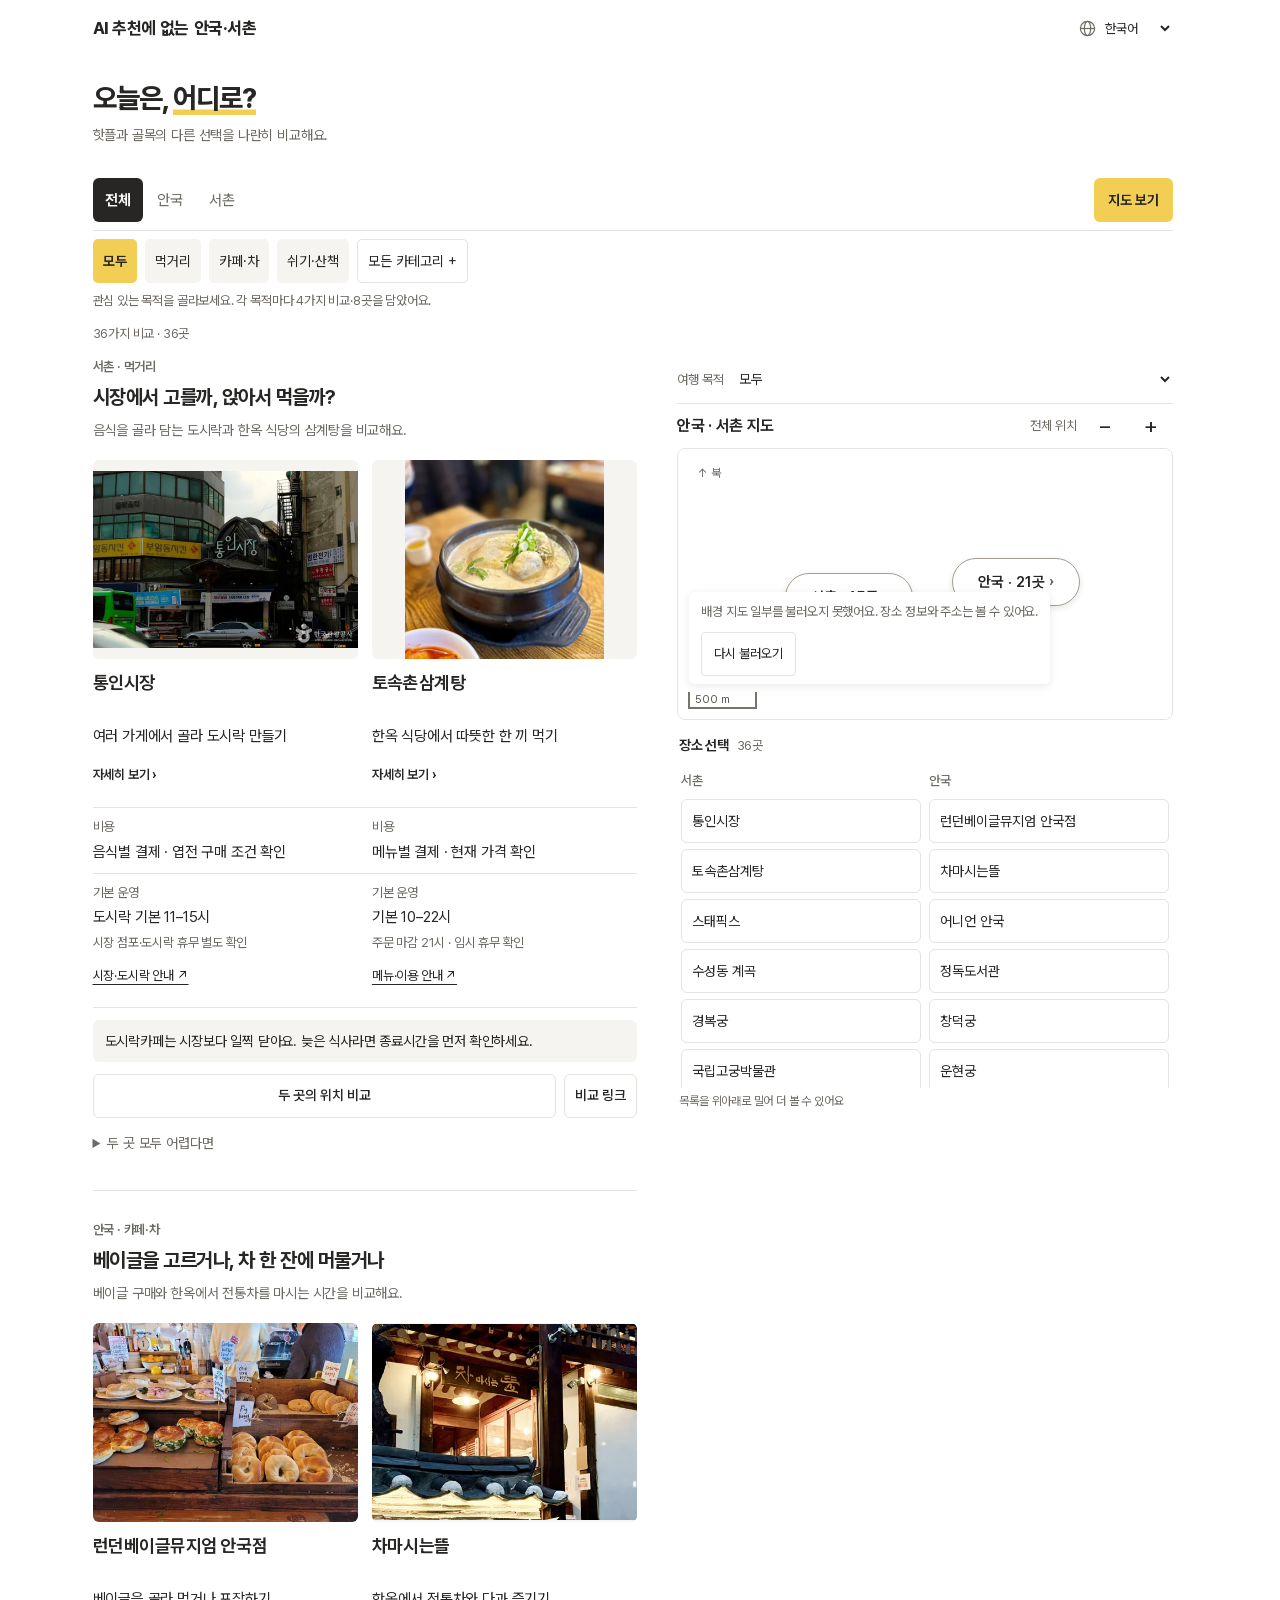
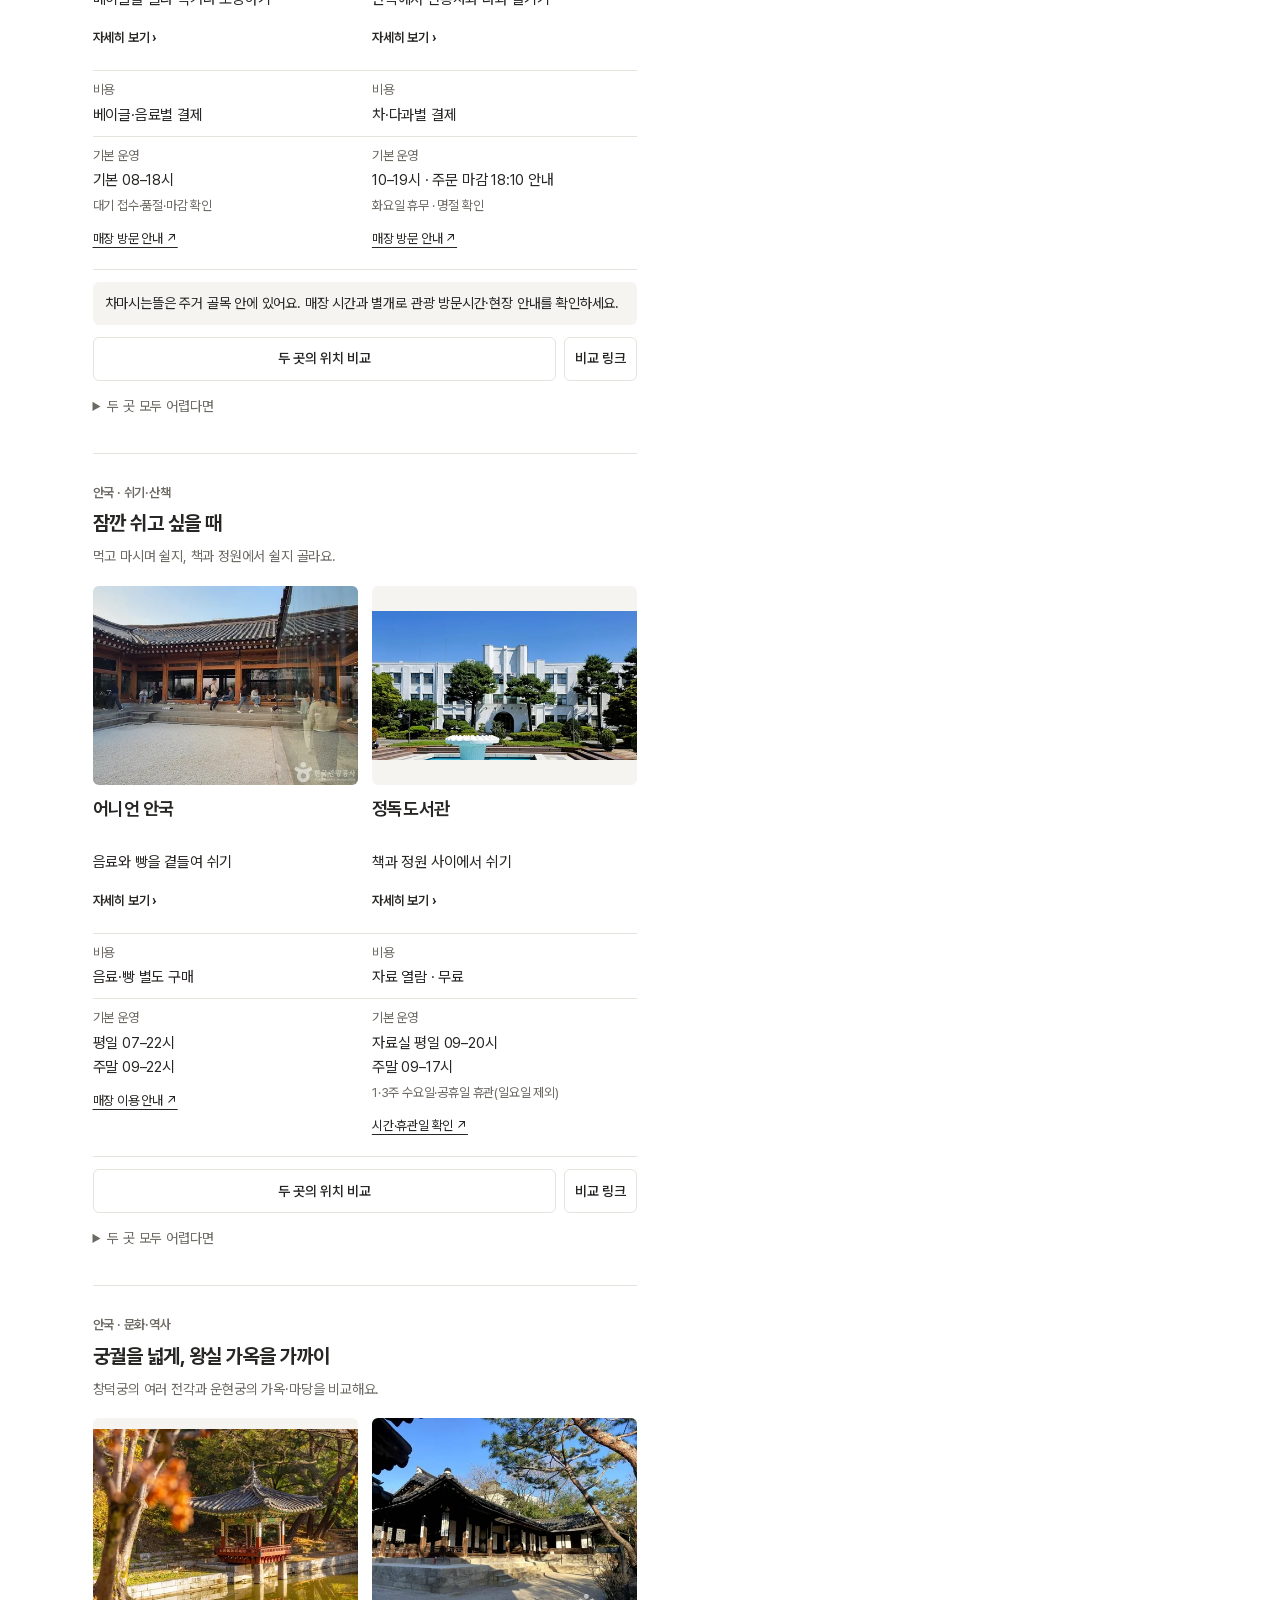
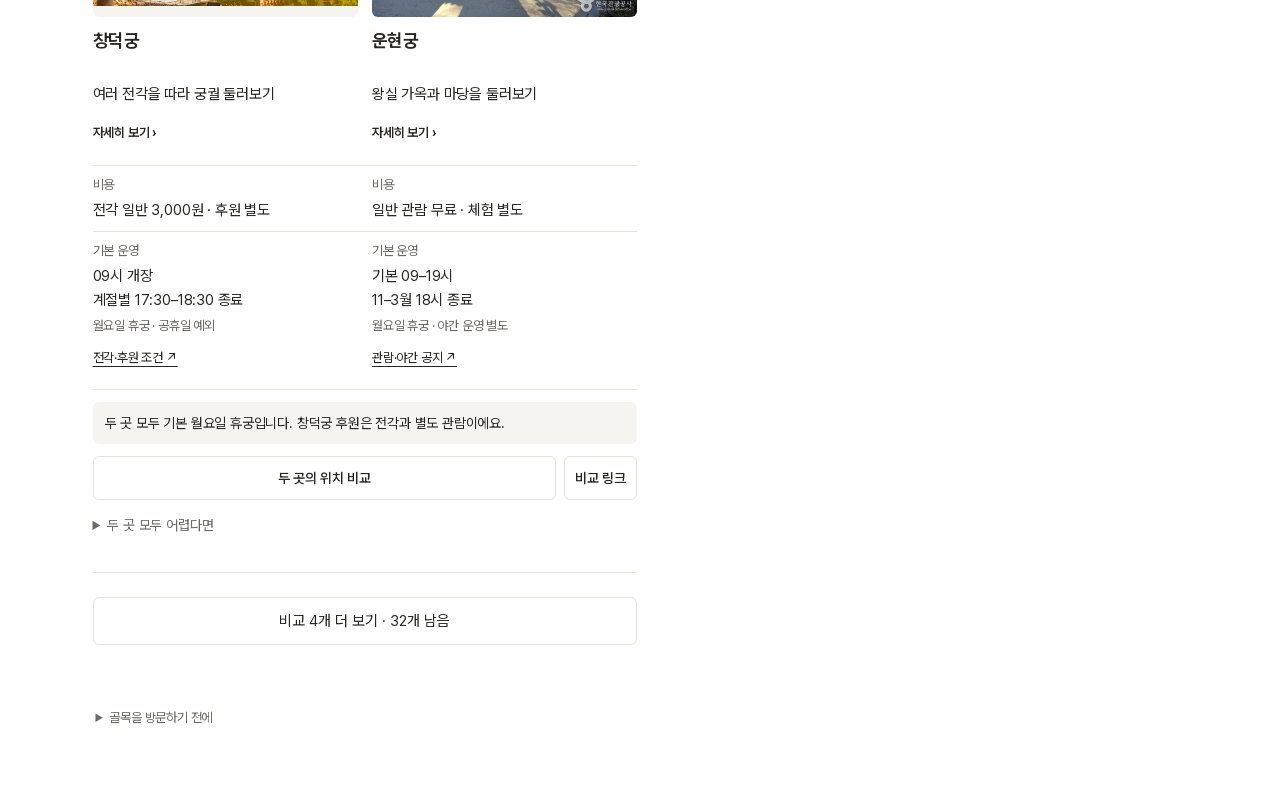
==== index.html @ 838e48dd "feat: rebuild mobile place explorer with multilingual comparisons Add nine purpose categories with f" ====
<!doctype html>
<html lang="ko">
<head>
  <meta charset="utf-8">
  <meta name="viewport" content="width=device-width, initial-scale=1">
  <meta name="theme-color" content="#ffffff">
  <meta name="description" content="AI 추천에 없는 안국·서촌. 핫플과 골목의 다른 선택을 사진과 지도로 나란히 비교해 보세요.">
  <title>AI 추천에 없는 안국·서촌</title>
  <link rel="preload" href="fonts/AlleySans.woff2?v=26" as="font" type="font/woff2" crossorigin>
  <link rel="stylesheet" href="css/app.css?v=26">
  <link rel="stylesheet" href="css/map-view.css?v=24">
  <script src="js/data.js?v=24" defer></script>
  <script src="js/expansion.js?v=23" defer></script>
  <script src="js/catalog.js?v=26" defer></script>
  <script src="js/i18n.js?v=26" defer></script>
  <script src="js/media.js?v=20" defer></script>
  <script src="js/map.js?v=24" defer></script>
  <script src="js/app.js?v=26" defer></script>
</head>
<body>
  <a class="skip-link" href="#places">장소 목록으로 건너뛰기</a>
  <header class="site-header shell">
    <a class="brand" href="./"><span>AI 추천에 없는</span> <span>안국·서촌</span></a>
    <label class="language-picker"><svg viewBox="0 0 24 24" aria-hidden="true"><circle cx="12" cy="12" r="9"/><ellipse cx="12" cy="12" rx="4" ry="9"/><path d="M3 12h18"/></svg><select class="language-select" aria-label="언어 선택"><option value="ko">한국어</option></select></label>
  </header>
  <main class="shell">
    <p id="language-status" class="language-status" role="status" hidden>번역을 불러오지 못했습니다. 한국어로 표시합니다. / Translation unavailable. Please select a language to retry.</p>
    <section class="intro" aria-labelledby="page-title">
      <h1 id="page-title">오늘은, <span>어디로?</span></h1>
      <p class="intro-copy">핫플과 골목의 다른 선택을 나란히 비교해요.</p>
    </section>
    <section class="explorer" id="places" aria-label="장소 비교">
      <div class="list-toolbar">
        <div class="region-controls" role="group" aria-label="동네 선택">
          <button type="button" class="region-button is-active" data-region="all" aria-pressed="true">전체</button>
          <button type="button" class="region-button" data-region="anguk" aria-pressed="false">안국</button>
          <button type="button" class="region-button" data-region="seochon" aria-pressed="false">서촌</button>
        </div>
        <button type="button" class="view-toggle" id="view-toggle" aria-controls="map-panel" aria-pressed="false">지도 보기</button>
      </div>
      <div class="situation-nav" id="situation-nav" role="group" aria-label="여행 목적 선택"></div>
      <p class="category-note" id="category-note" hidden></p>
      <div class="results-toolbar"><p class="result-count" id="result-count" aria-live="polite"></p></div>
      <div class="explorer-layout">
        <div class="comparison-results"><div class="place-grid" id="place-grid"></div><button type="button" id="more-comparisons" class="more-comparisons" hidden></button></div>
        <aside class="map-panel" id="map-panel" aria-label="비교 장소 지도">
          <div class="map-topic"><label for="map-category">여행 목적</label><select id="map-category"></select></div>
          <div class="map-heading"><h2 id="map-title" tabindex="-1">장소 지도</h2><div class="map-heading-actions"><button type="button" id="map-reset">전체 위치</button><button type="button" class="map-zoom-button" id="map-zoom-out" aria-label="지도 축소">−</button><button type="button" class="map-zoom-button" id="map-zoom-in" aria-label="지도 확대">+</button></div></div>
          <div class="map-stage">
            <div id="map" role="region" aria-label="장소 지도. 장소명을 누르면 아래 카드에서 정보를 볼 수 있습니다."></div>
            <span class="map-north" aria-label="지도의 위쪽은 북쪽">↑ 북</span>
            <div class="map-feedback"><p class="map-status" id="map-status" role="status"></p><button type="button" class="map-retry" id="map-retry" hidden>다시 불러오기</button></div>
          </div>
          <div id="map-selection" class="map-selection" aria-label="지도에서 장소 선택"></div>
          <p class="sr-only" id="map-announcement" aria-live="polite" aria-atomic="true"></p>
        </aside>
      </div>
      <noscript><p>장소 목록을 보려면 브라우저의 JavaScript를 켜 주세요.</p></noscript>
    </section>
    <details class="visit-note">
      <summary>골목을 방문하기 전에</summary>
      <div class="visit-note-body">
        <p>시간은 공개된 기본 안내이며 실시간 영업 상태가 아닙니다. 임시 휴무와 필요한 이용 조건은 각 장소의 확인 링크를 이용해 주세요. 이웃의 일상이 이어지는 골목에서는 조용히 걸어 주세요.</p>
        <p>북촌로11길 일대 레드존에는 관광객 방문 시간 제한이 있습니다. <a href="https://hanok.seoul.go.kr/m/kor/bbs/selectBoardArticle.do?bbsId=BBSMSTR_000000000031&amp;nttId=2482" target="_blank" rel="noopener noreferrer">서울한옥포털 안내 ↗</a></p>
      </div>
    </details>
  </main>
  <dialog id="place-detail" class="place-detail" aria-labelledby="detail-title">
    <div class="detail-topbar"><button class="close-button" id="close-detail" type="button" aria-label="목록으로 돌아가기" autofocus><span aria-hidden="true">‹</span> 목록</button><span>장소 정보</span><button type="button" class="copy-link" id="copy-link">링크 복사</button></div>
    <div class="detail-scroll" id="detail-scroll">
      <div class="detail-copy detail-summary">
        <label class="language-picker detail-language"><svg viewBox="0 0 24 24" aria-hidden="true"><circle cx="12" cy="12" r="9"/><ellipse cx="12" cy="12" rx="4" ry="9"/><path d="M3 12h18"/></svg><select class="language-select" aria-label="언어 선택"><option value="ko">한국어</option></select></label>
        <p class="eyebrow" id="detail-category"></p>
        <h2 id="detail-title" tabindex="-1"></h2>
        <p class="detail-original" id="detail-original" lang="ko" hidden></p>
        <p class="detail-english" id="detail-english" lang="en" hidden></p>
        <p class="detail-context" id="detail-context" hidden></p>
        <p class="hours-summary" id="detail-hours-summary"></p>
        <p class="access-summary" id="detail-access-summary"></p>
        <div class="quick-check" id="detail-check"></div>
        <p class="temporary-notice" id="detail-notice" hidden></p>
        <a id="detail-other" class="other-place-link"></a>
        <p class="copy-status" id="copy-status" role="status"></p>
        <input id="copy-fallback" class="copy-fallback" aria-label="복사할 장소 링크" readonly hidden>
      </div>
      <figure class="detail-figure"><div id="detail-photo"></div><figcaption id="detail-photo-label"></figcaption></figure>
      <div class="detail-copy">
        <p class="detail-description" id="detail-description"></p>
        <dl class="visit-info"><div><dt>비용</dt><dd id="detail-cost"></dd></div><div><dt>이용</dt><dd id="detail-use"></dd></div><div><dt>주소</dt><dd id="detail-address"></dd></div></dl>
        <div class="korean-address" id="korean-address-block" hidden><p id="korean-address" lang="ko"></p><button type="button" id="copy-address">한국어 주소 복사</button><p id="address-copy-status" role="status"></p><input id="address-copy-fallback" class="copy-fallback" aria-label="복사할 한국어 주소" readonly hidden></div>
        <details class="operating-details"><summary>운영시간·휴무와 공식 안내</summary><p id="detail-hours"></p><p class="reviewed-note" id="detail-reviewed"></p><p class="source-links" id="detail-source"></p><p class="external-language-note">외부 사이트의 언어와 현장 외국어 응대는 이 앱의 언어 설정과 다를 수 있습니다.</p></details>
        <details class="place-story"><summary>방문 팁과 이동 편의</summary><p id="detail-tip"></p><p id="detail-access"></p><h3>방문 전 확인할 것</h3><p id="detail-unknown"></p><p id="detail-location"></p></details>
        <p class="photo-credit" id="detail-credit"></p>
      </div>
    </div>
    <div class="detail-action"><p>장소를 찾은 뒤 출발지와 도보 경로를 설정하세요.</p><a id="detail-map" class="map-link" target="_blank" rel="noopener noreferrer">네이버 지도에서 보기 <span aria-hidden="true">↗</span></a></div>
  </dialog>
</body>
</html>
---- css/app.css ----
@font-face { font-family: 'Alley Sans'; src: url('../fonts/AlleySans.woff2?v=26') format('woff2'); font-style: normal; font-weight: 45 920; font-display: swap; }
:root {
  color-scheme: light;
  --paper: #ffffff;
  --surface: #ffffff;
  --ink: #272624;
  --muted: #6d6a64;
  --line: #e5e3de;
  --subtle: #f5f4f0;
  --accent: #f2ce54;
  --accent-hover: #e5bd3c;
}
* { box-sizing: border-box; }
.sr-only { position: absolute; width: 1px; height: 1px; margin: -1px; padding: 0; overflow: hidden; clip-path: inset(50%); white-space: nowrap; border: 0; }
html { scrollbar-gutter: stable; }
body { margin: 0; background: var(--paper); color: var(--ink); font-family: 'Alley Sans', -apple-system, BlinkMacSystemFont, 'Apple SD Gothic Neo', 'Malgun Gothic', sans-serif; font-size: 15px; line-height: 1.65; letter-spacing: -.012em; word-break: keep-all; overflow-wrap: anywhere; font-synthesis: none; }
body.detail-open { overflow: hidden; }
button, a { -webkit-tap-highlight-color: transparent; }
button { font: inherit; }
a { color: inherit; text-underline-offset: 4px; }
button, summary { cursor: pointer; }
:focus-visible { outline: 2px solid var(--ink); outline-offset: 3px; }
.shell { width: min(calc(100% - 36px), 1080px); margin-inline: auto; }
.skip-link { position: absolute; top: -100px; left: 16px; z-index: 5; padding: 12px; color: white; background: var(--ink); }
.skip-link:focus { top: 10px; }
.site-header { position: sticky; top: 0; z-index: 1001; display: flex; align-items: center; justify-content: space-between; gap: 12px; height: 56px; background: var(--paper); }
.brand { display: inline-flex; align-items: center; gap: 5px; min-width: 0; font-size: 17px; font-weight: 750; line-height: 1.35; letter-spacing: -.025em; text-decoration: none; }
.brand span { white-space: nowrap; }
.language-picker { display: inline-flex; align-items: center; gap: 4px; flex-shrink: 0; }
.language-picker svg { width: 19px; height: 19px; fill: none; stroke: var(--muted); stroke-width: 1.5; }
.language-select { min-height: 44px; max-width: 118px; border: 0; background: var(--paper); color: var(--ink); font: inherit; font-size: 13px; }
.detail-language { display: flex; justify-content: flex-end; margin-top: -14px; margin-bottom: 8px; }
.detail-original { color: var(--muted); font-size: 14px; margin: 5px 0; }
.external-language-note { font-size: 13px; color: var(--muted); }
.language-status { padding: 10px; background: var(--subtle); font-size: 13px; }
.korean-address { padding: 14px 0; font-size: 14px; }
.korean-address p { margin: 0 0 6px; }
.korean-address button { min-height: 44px; border: 1px solid var(--line); border-radius: 5px; padding: 8px 12px; background: var(--paper); }
html:lang(en) body { word-break: normal; letter-spacing: 0; }
html:lang(ja) body { font-family: 'Hiragino Kaku Gothic ProN', 'Yu Gothic', Meiryo, 'Noto Sans CJK JP', 'Noto Sans JP', sans-serif; word-break: normal; line-break: strict; letter-spacing: 0; }
html:lang(zh-CN) body { font-family: 'PingFang SC', 'Microsoft YaHei', 'Noto Sans CJK SC', sans-serif; word-break: normal; line-break: strict; letter-spacing: 0; }
@media (max-width: 600px) { .brand { flex-direction: column; align-items: flex-start; gap: 0; font-size: 16px; } }
@media (max-width: 420px) { html:lang(en) .region-button { padding-inline: 8px; font-size: 14px; } html:lang(en) .view-toggle { padding-inline: 10px; } }
.intro { padding: 18px 0 24px; }
h1 { margin: 0; font-size: 28px; font-weight: 750; line-height: 1.35; letter-spacing: -.035em; }
h1 span { color: var(--ink); box-shadow: inset 0 -.2em var(--accent); }
.intro-copy { margin: 6px 0 0; color: var(--muted); font-size: 14px; line-height: 1.6; }
.explorer { scroll-margin-top: 56px; }
.list-toolbar { position: sticky; top: 56px; z-index: 1001; display: flex; align-items: center; justify-content: space-between; gap: 10px; padding: 8px 0; border-bottom: 1px solid var(--line); background: var(--paper); }
.region-controls { display: flex; gap: 2px; }
.region-button { min-width: 48px; min-height: 44px; padding: 8px 12px; border: 0; border-radius: 6px; background: transparent; color: var(--muted); font-size: 15px; }
.region-button.is-active { color: var(--surface); background: var(--ink); font-weight: 650; }
.results-toolbar { display: flex; justify-content: space-between; align-items: center; min-height: 44px; gap: 16px; }
.result-count { margin: 0; color: var(--muted); font-size: 13px; }
.view-toggle { flex-shrink: 0; min-height: 44px; border: 0; border-radius: 6px; padding: 8px 14px; background: var(--accent); color: var(--ink); font-size: 14px; font-weight: 650; white-space: nowrap; }
.situation-nav { display: flex; flex-wrap: wrap; gap: 4px 8px; padding: 8px 0 0; }
.situation-link { min-height: 44px; padding: 6px 10px; border: 0; border-radius: 5px; background: var(--subtle); color: var(--ink); font-size: 14px; }
.situation-link[aria-pressed="true"] { background: var(--accent); font-weight: 650; }
.category-expand { border: 1px solid var(--line); background: var(--paper); }
.category-expand::after { content: ' +'; }
.category-expand[aria-expanded="true"]::after { content: ' −'; }
.category-note { margin: 8px 0 0; color: var(--muted); font-size: 13px; line-height: 1.6; }
.category-note[hidden], .is-map-view .category-note { display: none; }
.more-comparisons { display: block; width: 100%; min-height: 48px; margin: 24px 0; padding: 10px; border: 1px solid var(--line); border-radius: 6px; background: var(--paper); color: var(--ink); }
.more-comparisons[hidden] { display: none; }
.comparison-results { min-width: 0; }
.empty-results { padding: 24px 0; }
.empty-results h2 { margin: 0 0 16px; font-size: 18px; }
.detail-english { margin: 3px 0 8px; color: var(--muted); font-size: 13px; }
.detail-context { margin: 8px 0; padding-left: 10px; border-left: 3px solid var(--accent); font-size: 14px; }
.is-map-view .situation-nav { display: none; }
.place-grid { display: grid; gap: 28px; }
.comparison-card { padding: 0 0 24px; border-bottom: 1px solid var(--line); scroll-margin-top: 118px; }
.comparison-header { display: flex; flex-direction: column; gap: 5px; margin-bottom: 18px; }
.comparison-region { color: var(--muted); font-size: 13px; font-weight: 600; white-space: nowrap; }
.comparison-heading { margin: 0; font-size: 20px; font-weight: 700; line-height: 1.5; letter-spacing: -.025em; }
.comparison-reason { margin: 2px 0 0; color: var(--muted); font-size: 14px; line-height: 1.6; }
.comparison-columns { display: grid; grid-template-columns: repeat(2, minmax(0, 1fr)); gap: 14px; }
.comparison-place { min-width: 0; }
.place-choice { display: flex; flex-direction: column; min-width: 0; height: 100%; text-decoration: none; border-radius: 6px; }
.place-choice.is-selected .place-media { outline: 3px solid var(--accent); outline-offset: -3px; }
.comparison-name { display: block; min-height: 2.9em; margin: 11px 0 2px; font-size: 18px; font-weight: 650; line-height: 1.45; letter-spacing: -.025em; }
.place-category { margin: 0 0 8px; color: var(--muted); font-size: 12px; }
.comparison-value { margin: 0 0 4px; color: var(--ink); font-size: 15px; line-height: 1.65; font-weight: 400; }
.choice-action { display: flex; align-items: center; margin-top: auto; min-height: 44px; font-size: 13px; font-weight: 600; }
.comparison-facts { width: 100%; table-layout: fixed; border-collapse: collapse; margin-top: 10px; border-block: 1px solid var(--line); font-size: 15px; line-height: 1.6; }
.comparison-facts td { width: 50%; padding: 9px 7px 9px 0; vertical-align: top; }
.comparison-facts td + td { padding-right: 0; padding-left: 7px; }
.comparison-facts tr + tr { border-top: 1px solid var(--line); }
.fact-label { display: block; color: var(--muted); font-size: 13px; margin-bottom: 2px; }
.fact-value { display: block; white-space: pre-line; }
.fact-closure { display: block; margin-top: 4px; color: var(--muted); font-size: 13px; line-height: 1.55; }
.fact-check { display: inline-flex; align-items: center; min-height: 44px; padding-block: 6px; font-size: 13px; line-height: 1.5; }
.pair-actions { display: flex; gap: 8px; margin-top: 12px; }
.pair-map-button, .pair-share-button { min-height: 44px; padding: 8px 10px; border: 1px solid var(--line); border-radius: 6px; background: var(--surface); color: var(--ink); font-size: 14px; font-weight: 550; }
.pair-map-button { flex: 1; }
.pair-share-button { flex-shrink: 0; }
.pair-notice { margin: 12px 0; padding: 10px 12px; border-radius: 6px; background: var(--subtle); font-size: 14px; line-height: 1.6; }
.pair-alternatives { margin-top: 4px; color: var(--muted); font-size: 14px; }
.pair-alternatives p { margin: 0 0 8px; }
.alternative-options { display: flex; flex-wrap: wrap; gap: 8px; }
.pair-alternatives summary { width: fit-content; }
.place-media { flex: 0 0 86px; width: 86px; height: 86px; position: relative; overflow: hidden; border-radius: 6px; background: var(--subtle); }
.place-media img { display: block; width: 100%; height: 100%; object-fit: cover; }
.loading-note { position: absolute; inset: auto 8px 8px; padding: 4px 6px; background: var(--subtle); color: var(--muted); font-size: 13px; text-align: center; }
.place-choice .place-media { flex: none; width: 100%; height: auto; aspect-ratio: 4 / 3; border-radius: 6px; }
.place-choice .place-media img { object-fit: contain; }
.image-label { position: absolute; left: 7px; bottom: 7px; padding: 2px 5px; border-radius: 3px; background: rgb(255 255 255 / 94%); color: var(--ink); font-size: 10px; line-height: 1.5; }
.photo-placeholder { display: flex; flex-direction: column; justify-content: center; align-items: center; gap: 6px; color: var(--muted); background: var(--subtle); }
.placeholder-icon { width: 26px; height: 26px; fill: none; stroke: currentColor; stroke-width: 1.2; stroke-linecap: round; stroke-linejoin: round; }
.cover-note { font-size: 10px; color: var(--muted); }
.visit-note { margin: 16px 0 max(32px, env(safe-area-inset-bottom)); padding: 12px 3px; font-size: 13px; color: var(--muted); }
summary { min-height: 44px; padding-block: 10px; }
.visit-note p { margin: 8px 0; }
.visit-note a { color: var(--ink); }
.place-detail { position: fixed; inset: 0; margin: 0 auto; padding: 0; width: min(100%, 672px); max-width: 100%; height: 100%; height: 100dvh; max-height: 100dvh; border: 0; background: var(--surface); color: var(--ink); }
.place-detail[open] { display: flex; flex-direction: column; }
.place-detail::backdrop { background: rgb(0 0 0 / 38%); }
.detail-topbar { display: flex; align-items: center; gap: 16px; flex-shrink: 0; height: 56px; padding: 6px 18px; border-bottom: 1px solid var(--line); color: var(--muted); font-size: 13px; }
.copy-link { margin-left: auto; min-height: 44px; padding: 6px 0 6px 8px; border: 0; background: transparent; color: var(--ink); font-size: 14px; }
.copy-status { margin: 6px 0 0; font-size: 13px; }
.copy-status:empty { display: none; }
.copy-fallback { width: 100%; min-height: 44px; margin-top: 8px; padding: 8px; border: 1px solid var(--line); font: inherit; }
.close-button { display: flex; align-items: center; gap: 6px; min-width: 64px; min-height: 44px; padding: 0; border: 0; background: transparent; color: var(--ink); font-size: 14px; }
.close-button span { font-size: 30px; font-weight: 300; line-height: 1; }
.detail-scroll { flex: 1; min-height: 0; overflow-y: auto; overscroll-behavior: contain; }
.detail-scroll .place-media { width: 100%; height: auto; border-radius: 0; }
.detail-scroll .place-media img { height: auto; max-height: 30dvh; object-fit: contain; }
.detail-scroll .photo-placeholder { height: 120px; aspect-ratio: auto; }
.detail-scroll .cover-note { font-size: 12px; }
.detail-copy { padding: 22px 22px 16px; }
.detail-summary { padding-bottom: 12px; }
.hours-summary { margin: 10px 0 4px; font-size: 16px; font-weight: 550; line-height: 1.65; }
.access-summary { margin: 0 0 8px; color: var(--muted); font-size: 14px; line-height: 1.65; }
.quick-check { display: flex; flex-wrap: wrap; gap: 0 20px; }
.quick-check a { display: inline-flex; align-items: center; min-height: 44px; padding-block: 6px; font-size: 14px; font-weight: 600; }
.temporary-notice { margin: 8px 0; padding: 10px 12px; background: var(--subtle); border-radius: 6px; font-size: 14px; }
.detail-figure { margin: 0; }
.detail-figure figcaption { padding: 6px 22px 0; color: var(--muted); font-size: 13px; }
.eyebrow { margin: 0 0 6px; color: var(--muted); font-size: 12px; }
.detail-copy h2 { margin: 0; font-size: 26px; font-weight: 700; line-height: 1.4; letter-spacing: -.025em; }
.detail-description { margin: 12px 0 22px; color: var(--ink); font-size: 16px; line-height: 1.75; }
.visit-info { margin: 0; padding: 18px 0; border-block: 1px solid var(--line); font-size: 15px; }
.visit-info > div { display: grid; grid-template-columns: 54px 1fr; gap: 12px; }
.visit-info > div + div { margin-top: 14px; }
.visit-info dt { color: var(--muted); }
.visit-info dd { margin: 0; }
.another-choice { padding: 20px 0; }
.another-choice h3 { margin: 0 0 8px; font-size: 14px; font-weight: 650; }
.another-choice p, .place-story p { margin: 0; color: var(--muted); font-size: 15px; line-height: 1.75; }
.other-place-link { display: inline-flex; align-items: center; min-height: 44px; font-size: 15px; font-weight: 600; }
.other-place-link[hidden] { display: none; }
.operating-details { padding: 10px 0; font-size: 15px; }
.operating-details > p { margin: 6px 0; }
.reviewed-note { margin: 12px 0 4px; font-size: 13px; color: var(--muted); }
.source-links { margin: 0 0 12px; font-size: 13px; }
.source-links a { display: inline-flex; align-items: center; min-height: 44px; padding: 5px 0; }
.place-story { padding: 12px 0; border-top: 1px solid var(--line); font-size: 14px; }
.place-story p { margin-top: 8px; }
.place-story h3 { margin: 16px 0 0; font-size: 14px; }
.photo-credit { margin: 12px 0 4px; color: var(--muted); font-size: 11px; line-height: 1.7; overflow-wrap: anywhere; }
.detail-action { flex-shrink: 0; padding: 10px 20px max(14px, env(safe-area-inset-bottom)); border-top: 1px solid var(--line); background: var(--surface); }
.detail-action p { margin: 0 0 8px; text-align: center; color: var(--muted); font-size: 13px; }
.map-link { display: flex; align-items: center; justify-content: space-between; min-height: 50px; padding: 12px 18px; border-radius: 10px; background: var(--accent); color: var(--ink); font-size: 15px; font-weight: 650; text-decoration: none; }
@media (hover: hover) { .pair-map-button:hover { background: var(--subtle); } .region-button:not(.is-active):hover { background: var(--subtle); } .place-choice:hover .comparison-name { text-decoration: underline; text-underline-offset: 4px; } .map-link:hover, .view-toggle:hover { background: var(--accent-hover); } }
@media (min-width: 900px) { .explorer-layout { display: grid; grid-template-columns: minmax(0, 1.1fr) minmax(0, 1fr); gap: 40px; align-items: start; } .intro { padding-top: 24px; } }
@media (max-width: 359px) { .region-button { min-width: 44px; padding-inline: 8px; } .view-toggle { padding-inline: 10px; } .detail-topbar { gap: 10px; } }
@media (max-width: 359px) { .shell { width: calc(100% - 28px); } .comparison-columns { gap: 12px; } .comparison-name { font-size: 17px; } }
@media (prefers-reduced-motion: reduce) { *, *::before, *::after { scroll-behavior: auto !important; transition: none !important; } }
---- css/map-view.css ----
/* A dedicated map viewport. The place card occupies space, never covers pins. */
.map-panel { display: none; min-width: 0; background: var(--paper); }
.map-topic { display: flex; flex: 0 0 48px; align-items: center; gap: 12px; border-bottom: 1px solid var(--line); }
.map-topic label { color: var(--muted); font-size: 13px; }
.map-topic select { flex: 1; min-width: 0; min-height: 44px; border: 0; background: var(--paper); color: var(--ink); font: inherit; font-size: 14px; }
.map-comparison-options { display: grid; gap: 8px; }
.map-pin-label.is-colliding { opacity: 0; pointer-events: none; }
.map-pin:focus-visible .map-pin-label, .map-pin:hover .map-pin-label { opacity: 1; }
.map-heading { display: flex; flex: 0 0 44px; align-items: center; justify-content: space-between; gap: 12px; margin: 0; }
.map-heading h2 { margin: 0; font-size: 16px; font-weight: 650; letter-spacing: -.02em; }
.map-heading button { min-height: 44px; padding: 0 4px; border: 0; background: none; color: var(--muted); font-size: 13px; }
.map-heading-actions { display: flex; align-items: center; gap: 2px; }
.map-heading .map-zoom-button { min-width: 44px; color: var(--ink); font-size: 23px; font-weight: 400; }
.map-stage { position: relative; flex: 1; min-height: 200px; isolation: isolate; }
#map { position: absolute; inset: 0; width: 100%; height: 100%; border: 1px solid var(--line); border-radius: 8px; background: var(--paper); }
.map-north { position: absolute; top: 12px; left: 12px; z-index: 1; padding: 4px 8px; background: rgb(255 255 255 / 94%); border-radius: 4px; color: var(--muted); font-size: 12px; pointer-events: none; }
.map-feedback { position: absolute; left: 12px; right: 66px; bottom: 36px; z-index: 4; width: fit-content; max-width: calc(100% - 78px); background: var(--paper); border-radius: 6px; box-shadow: 0 2px 8px rgb(39 38 36 / 10%); }
.map-feedback:has(.map-status:empty):has(.map-retry[hidden]) { display: none; }
.map-status { margin: 0; padding: 10px 12px; color: var(--muted); font-size: 13px; line-height: 1.5; }
.map-status:empty { display: none; }
.map-retry { margin: 0 12px 8px; min-height: 44px; padding: 6px 12px; border: 1px solid var(--line); border-radius: 4px; color: var(--ink); background: var(--paper); font-size: 13px; }
.map-selection { flex: 0 0 auto; height: auto; max-height: 44dvh; min-height: 0; overflow-y: auto; overscroll-behavior: contain; padding: 12px 2px max(12px, env(safe-area-inset-bottom)); border: 0; background: var(--paper); scrollbar-width: thin; scroll-padding-block: 8px; }
.map-scroll-hint { position: sticky; bottom: -12px; margin: 8px 0 0; padding-block: 4px; background: var(--paper); color: var(--muted); font-size: 12px; }
.map-selection h3 { margin: 0; font-size: 18px; font-weight: 650; line-height: 1.4; letter-spacing: -.025em; }
.map-card-summary { display: flex; align-items: center; gap: 12px; min-height: 58px; }
.map-card-photo { display: block; flex: 0 0 56px; width: 56px; height: 56px; border-radius: 5px; object-fit: contain; background: var(--subtle); }
.map-card-copy { min-width: 0; flex: 1; }
.map-change-place { min-width: 44px; min-height: 44px; padding: 4px; border: 0; border-radius: 5px; background: var(--subtle); color: var(--ink); font-size: 13px; }
.map-card-facts { margin: 3px 0 0; font-size: 14px; line-height: 1.5; color: var(--muted); }
.map-card-hours { margin: 8px 0 0; font-size: 14px; line-height: 1.6; }
.map-location-note { margin: 8px 0; font-size: 14px; line-height: 1.5; color: var(--muted); }
.map-selection-actions { display: grid; grid-template-columns: 1fr 1fr; gap: 8px; margin: 10px 0 0; }
.map-selection-actions button { min-height: 44px; padding: 9px 10px; border: 1px solid var(--line); border-radius: 6px; background: var(--paper); color: var(--ink); font-size: 14px; font-weight: 600; }
.map-selection-actions .map-primary-action { background: var(--accent); border-color: var(--accent); }
.map-pair-switcher { display: grid; grid-template-columns: 1fr 1fr; gap: 4px; margin: -6px 0 8px; padding: 3px; background: var(--subtle); border-radius: 6px; }
.map-pair-switcher button { min-height: 44px; padding: 5px 8px; border: 1px solid transparent; border-radius: 4px; background: none; color: var(--muted); font-size: 13px; line-height: 1.3; }
.map-pair-switcher button[aria-pressed="true"] { border-color: var(--line); color: var(--ink); background: var(--paper); font-weight: 650; }
.map-chooser-heading { display: flex; justify-content: flex-start; align-items: center; gap: 8px; min-height: 28px; margin-bottom: 8px; }
.map-chooser-heading h3 { font-size: 14px; }
.map-place-count { color: var(--muted); font-size: 13px; }
.map-chooser-heading .map-text-button { margin-left: auto; }
.map-text-button { min-height: 44px; padding: 4px 8px; border: 0; background: none; color: var(--muted); font-size: 13px; }
.map-place-options { display: grid; grid-template-columns: 1fr 1fr; gap: 6px 8px; padding: 2px; }
.map-neighborhood-options { display: flex; flex-direction: column; gap: 6px; min-width: 0; }
.map-neighborhood-options h4 { margin: 0 0 2px; color: var(--muted); font-size: 13px; font-weight: 500; }
.map-place-option { min-height: 44px; padding: 9px 10px; border: 1px solid var(--line); border-radius: 6px; background: var(--paper); color: var(--ink); font-size: 14px; text-align: left; }
.map-place-option[aria-pressed="true"] { border-color: var(--ink); background: var(--subtle); font-weight: 650; }
.alley-marker { width: 44px; height: 44px; font-family: 'Alley Sans', 'Malgun Gothic', sans-serif; }
.map-pin { position: relative; display: block; width: 44px; height: 44px; padding: 0; border: 0; border-radius: 50%; background: transparent; color: var(--ink); cursor: pointer; }
.map-pin-dot { position: absolute; left: 14px; top: 14px; width: 16px; height: 16px; border: 3px solid var(--paper); border-radius: 50%; background: var(--ink); box-shadow: 0 0 0 1px rgb(39 38 36 / 16%); }
.map-pin-label { position: absolute; display: block; height: 28px; max-width: 250px; overflow: hidden; text-overflow: ellipsis; padding: 4px 6px; border: 1px solid transparent; border-radius: 4px; background: rgb(255 255 255 / 95%); font: 600 14px/18px 'Alley Sans', 'Yu Gothic', 'Microsoft YaHei', 'Malgun Gothic', sans-serif; white-space: nowrap; }
.is-selected .map-pin-dot { background: var(--accent); box-shadow: 0 0 0 2px var(--ink); }
.is-selected .map-pin-label { background: var(--accent); font-weight: 700; }
.is-approximate .map-pin-dot { background: var(--paper); outline: 1px dashed var(--ink); outline-offset: -4px; }
.is-approximate .map-pin-label { border-style: dashed; border-color: #9e978b; }
.is-approximate.is-selected .map-pin-dot { background: var(--accent); }
.alley-marker.is-cluster { width: 128px; height: 48px; }
.is-cluster .map-pin { width: 128px; height: 48px; border: 1px solid #a69e90; border-radius: 24px; background: var(--paper); box-shadow: 0 2px 6px rgb(39 38 36 / 12%); }
.is-cluster .map-pin-dot { display: none; }
.is-cluster .map-pin-label { position: static; width: auto; height: auto; background: none; font-size: 15px; }
.is-cluster .map-pin-label::after { content: ' ›'; color: var(--muted); }
.is-cluster.is-selected .map-pin { background: var(--accent); }
#map .maplibregl-ctrl-group { overflow: hidden; border: 1px solid var(--line); border-radius: 6px; box-shadow: 0 2px 6px rgb(39 38 36 / 8%); }
#map .maplibregl-ctrl-group button { width: 44px; height: 44px; }
#map .maplibregl-ctrl-scale { border-color: #78746c; background: rgb(255 255 255 / 90%); color: #56534d; font: 11px/1.4 'Alley Sans', sans-serif; }
#map .maplibregl-ctrl-attrib { font: 10px/20px 'Alley Sans', sans-serif; background: rgb(255 255 255 / 94%); }
#map .maplibregl-ctrl-attrib-button { width: 32px; height: 32px; min-height: 32px; padding: 0; background-repeat: no-repeat; background-position: center; }
#map .maplibregl-ctrl-attrib-inner { max-width: 210px; white-space: normal; }
#map .maplibregl-ctrl-attrib.maplibregl-compact { min-height: 32px; padding: 6px 30px 6px 8px; }
#map .maplibregl-ctrl-attrib-button:focus-visible { box-shadow: 0 0 0 2px var(--ink); }
.is-map-view { overflow: hidden; }
.is-map-view main.shell { width: min(calc(100% - 36px), 1080px); }
.is-map-view .intro, .is-map-view .results-toolbar, .is-map-view .situation-nav, .is-map-view .visit-note, .is-map-view .comparison-results { display: none; }
.is-map-view .explorer-layout { display: block; }
.is-map-view .view-toggle { display: block; background: var(--subtle); }
.is-map-view .map-panel { display: flex; flex-direction: column; position: static; height: calc(100dvh - 117px); max-height: none; overflow: visible; padding: 0; }
.is-map-view .map-heading { flex-basis: 42px; }
@media (min-width: 900px) {
  .map-panel { display: flex; flex-direction: column; position: sticky; top: 120px; height: calc(100dvh - 140px); min-height: 490px; max-height: none; overflow: visible; padding: 0; }
  .view-toggle { display: block; }
  .is-map-view .map-panel { display: grid; grid-template-columns: minmax(0, 1fr) 320px; grid-template-rows: 48px 44px minmax(0, 1fr); column-gap: 24px; min-height: 0; }
  .is-map-view .map-topic { grid-column: 1 / -1; }
  .is-map-view .map-heading { grid-column: 1 / -1; }
  .is-map-view .map-selection { height: auto; max-height: 100%; align-self: start; padding-top: 12px; border-top: 1px solid var(--line); }
}
@media (max-height: 620px) {
  .is-map-view { overflow-y: auto; }
  .is-map-view .map-stage { min-height: 160px; }
  .is-map-view .map-selection { max-height: min(50dvh, calc(100dvh - 321px)); }
}
@media (max-height: 460px) {
  .is-map-view .map-panel { height: auto; min-height: 0; }
  .is-map-view .map-stage { flex: 0 0 180px; min-height: 180px; }
  .is-map-view .map-selection { max-height: 240px; min-height: 144px; }
}
@media (hover: hover) {
  .map-pin:hover .map-pin-label { background: var(--subtle); }
  .is-selected .map-pin:hover .map-pin-label { background: var(--accent); }
  .map-place-option:hover { background: var(--subtle); }
}
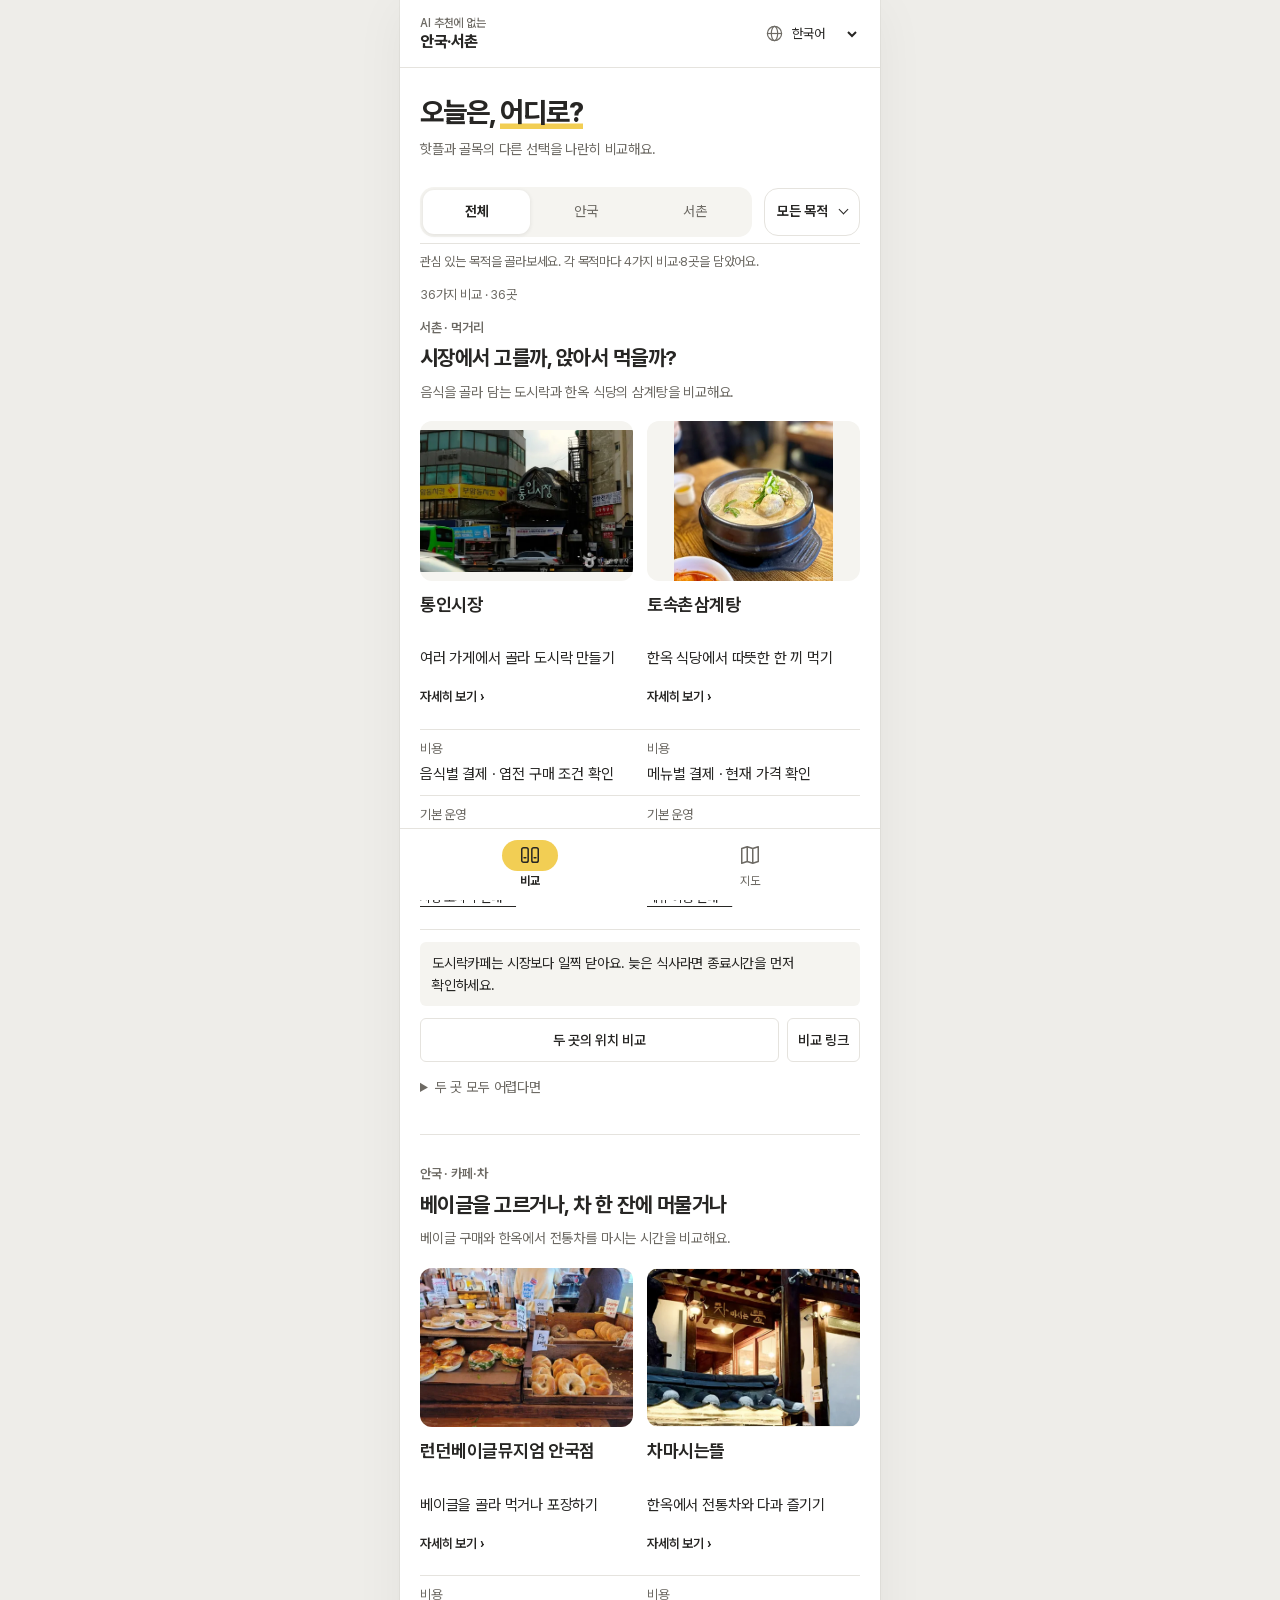
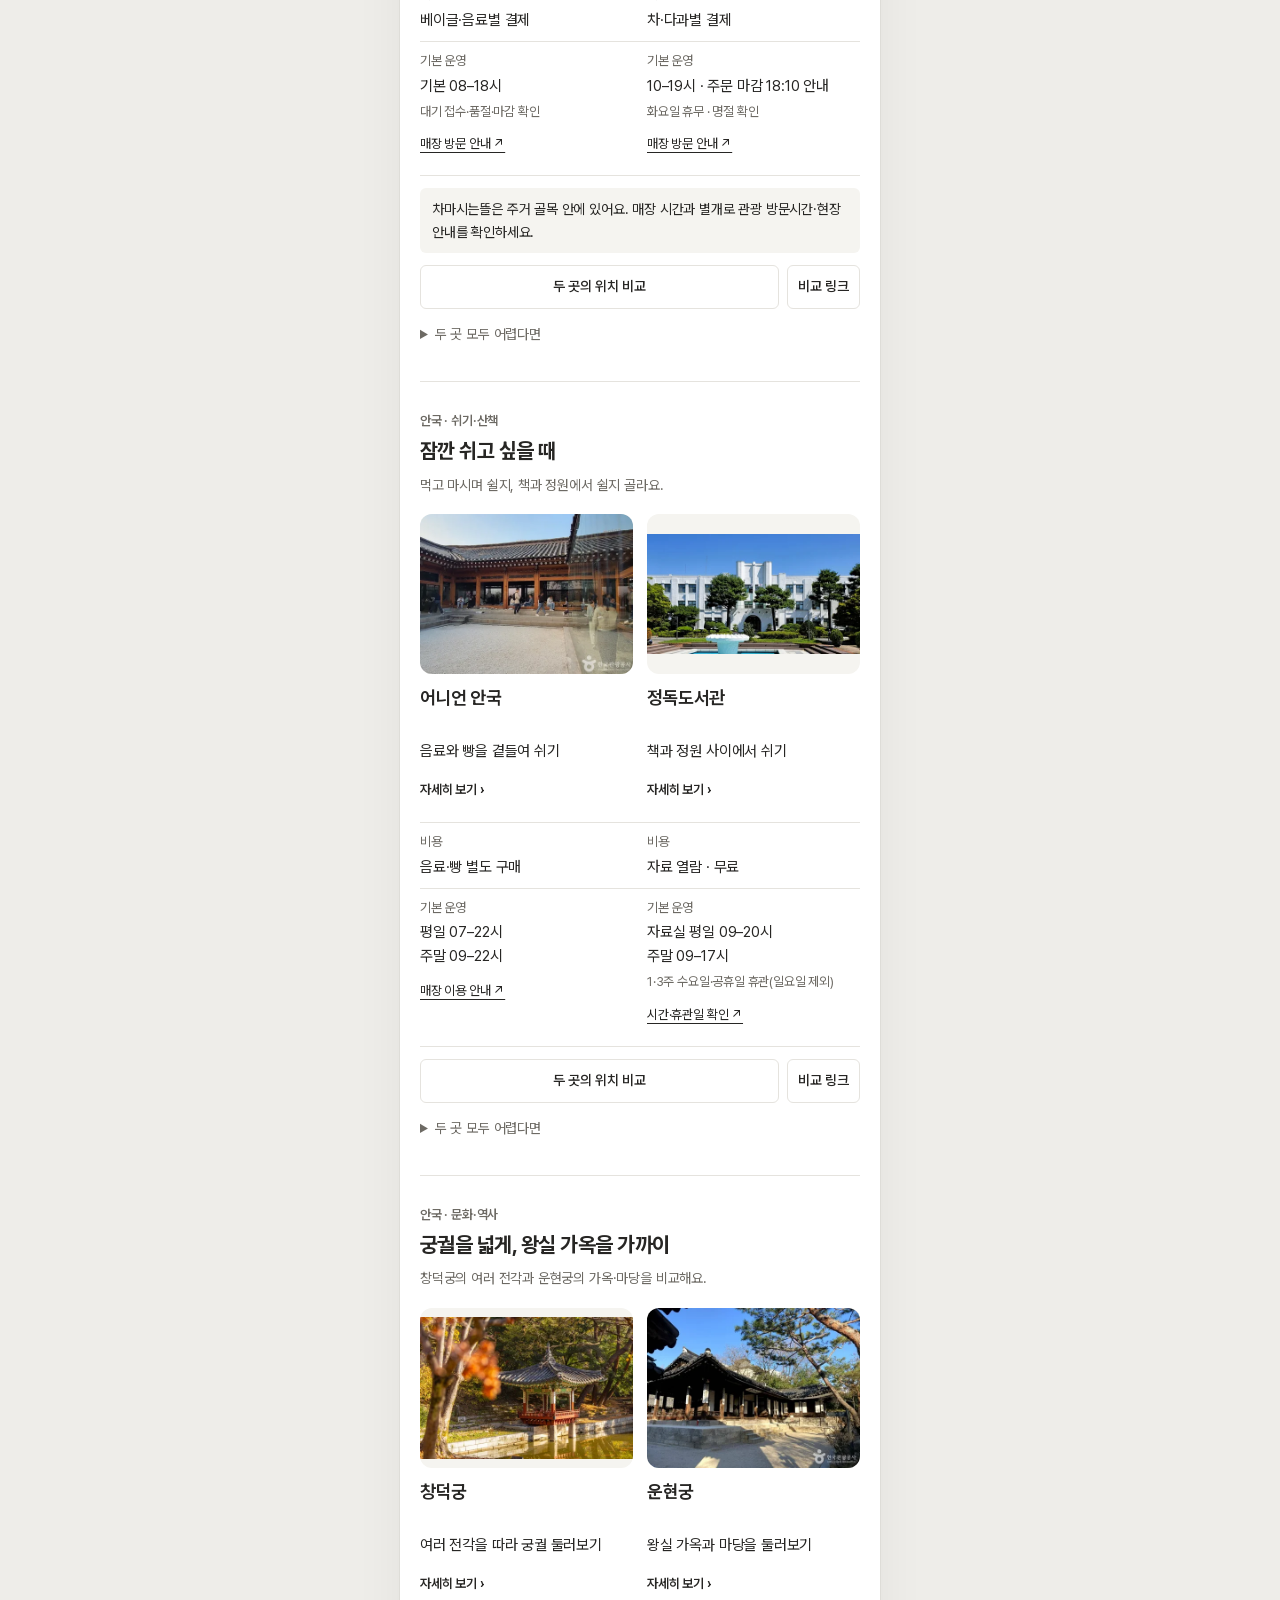
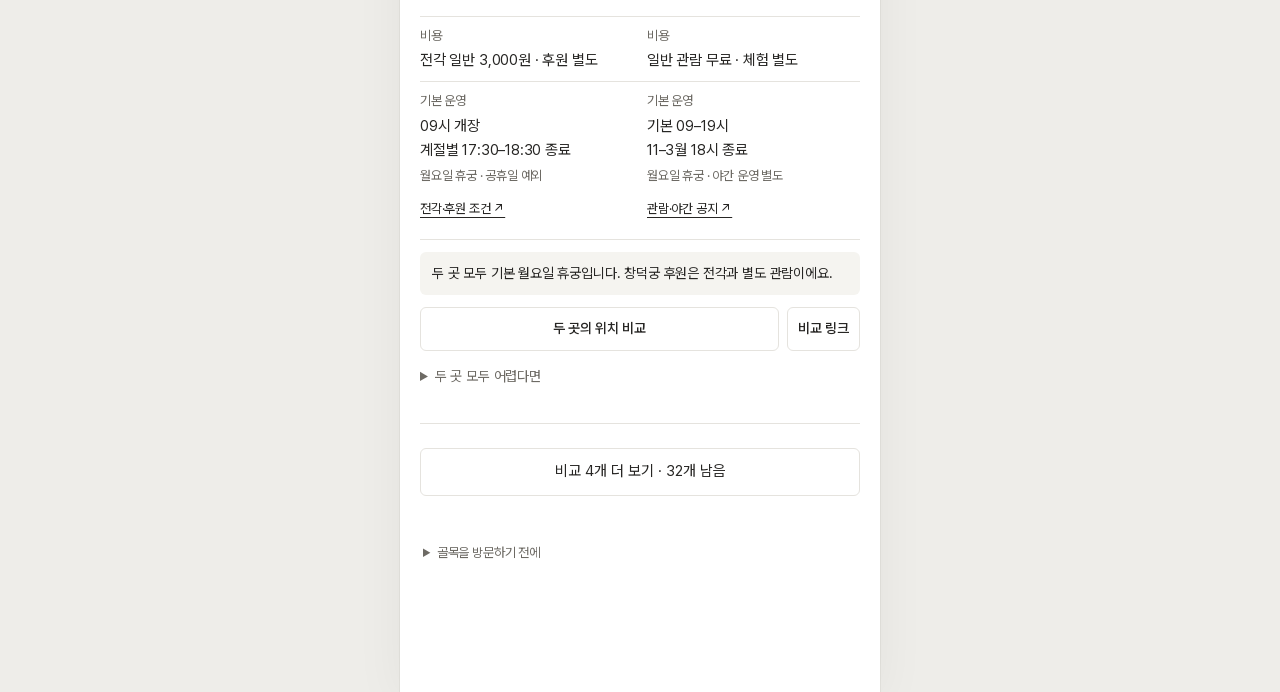
==== commit 916a33b7: "feat: add mobile app layout with bottom navigation Use a 480px app canvas, shared purpose selection " ====
--- a/index.html
+++ b/index.html
@@ -2,20 +2,20 @@
 <html lang="ko">
 <head>
   <meta charset="utf-8">
-  <meta name="viewport" content="width=device-width, initial-scale=1">
+  <meta name="viewport" content="width=device-width, initial-scale=1, viewport-fit=cover">
   <meta name="theme-color" content="#ffffff">
   <meta name="description" content="AI 추천에 없는 안국·서촌. 핫플과 골목의 다른 선택을 사진과 지도로 나란히 비교해 보세요.">
   <title>AI 추천에 없는 안국·서촌</title>
-  <link rel="preload" href="fonts/AlleySans.woff2?v=26" as="font" type="font/woff2" crossorigin>
-  <link rel="stylesheet" href="css/app.css?v=26">
-  <link rel="stylesheet" href="css/map-view.css?v=24">
+  <link rel="preload" href="fonts/AlleySans.woff2?v=27" as="font" type="font/woff2" crossorigin>
+  <link rel="stylesheet" href="css/app.css?v=27">
+  <link rel="stylesheet" href="css/map-view.css?v=27">
   <script src="js/data.js?v=24" defer></script>
   <script src="js/expansion.js?v=23" defer></script>
   <script src="js/catalog.js?v=26" defer></script>
-  <script src="js/i18n.js?v=26" defer></script>
+  <script src="js/i18n.js?v=27" defer></script>
   <script src="js/media.js?v=20" defer></script>
   <script src="js/map.js?v=24" defer></script>
-  <script src="js/app.js?v=26" defer></script>
+  <script src="js/app.js?v=27" defer></script>
 </head>
 <body>
   <a class="skip-link" href="#places">장소 목록으로 건너뛰기</a>
@@ -36,15 +36,13 @@
           <button type="button" class="region-button" data-region="anguk" aria-pressed="false">안국</button>
           <button type="button" class="region-button" data-region="seochon" aria-pressed="false">서촌</button>
         </div>
-        <button type="button" class="view-toggle" id="view-toggle" aria-controls="map-panel" aria-pressed="false">지도 보기</button>
+        <div class="situation-nav" id="situation-nav"></div>
       </div>
-      <div class="situation-nav" id="situation-nav" role="group" aria-label="여행 목적 선택"></div>
       <p class="category-note" id="category-note" hidden></p>
       <div class="results-toolbar"><p class="result-count" id="result-count" aria-live="polite"></p></div>
       <div class="explorer-layout">
         <div class="comparison-results"><div class="place-grid" id="place-grid"></div><button type="button" id="more-comparisons" class="more-comparisons" hidden></button></div>
         <aside class="map-panel" id="map-panel" aria-label="비교 장소 지도">
-          <div class="map-topic"><label for="map-category">여행 목적</label><select id="map-category"></select></div>
           <div class="map-heading"><h2 id="map-title" tabindex="-1">장소 지도</h2><div class="map-heading-actions"><button type="button" id="map-reset">전체 위치</button><button type="button" class="map-zoom-button" id="map-zoom-out" aria-label="지도 축소">−</button><button type="button" class="map-zoom-button" id="map-zoom-in" aria-label="지도 확대">+</button></div></div>
           <div class="map-stage">
             <div id="map" role="region" aria-label="장소 지도. 장소명을 누르면 아래 카드에서 정보를 볼 수 있습니다."></div>
@@ -65,6 +63,19 @@
       </div>
     </details>
   </main>
+  <nav class="app-navigation" aria-label="화면 선택">
+    <button type="button" class="app-tab" id="compare-tab" aria-controls="place-grid" aria-current="page">
+      <span class="tab-icon"><svg viewBox="0 0 24 24" aria-hidden="true"><rect x="3" y="4" width="7" height="16" rx="2"/><rect x="14" y="4" width="7" height="16" rx="2"/><path d="M5.5 15h2M16.5 15h2"/></svg></span><span>비교</span>
+    </button>
+    <button type="button" class="app-tab" id="map-tab" aria-controls="map-panel">
+      <span class="tab-icon"><svg viewBox="0 0 24 24" aria-hidden="true"><path d="m3 5 6-2 6 2 6-2v16l-6 2-6-2-6 2V5Zm6-2v16m6-14v16"/></svg></span><span>지도</span>
+    </button>
+  </nav>
+  <dialog class="category-sheet" id="category-sheet" aria-labelledby="category-title">
+    <div class="sheet-handle" aria-hidden="true"></div>
+    <header class="sheet-header"><h2 id="category-title">여행 목적</h2><button type="button" id="close-categories" class="sheet-close" aria-label="목적 선택 닫기"><svg viewBox="0 0 24 24" aria-hidden="true"><path d="m6 6 12 12M6 18 18 6"/></svg></button></header>
+    <div class="category-options" id="category-options" role="group" aria-label="여행 목적 선택"></div>
+  </dialog>
   <dialog id="place-detail" class="place-detail" aria-labelledby="detail-title">
     <div class="detail-topbar"><button class="close-button" id="close-detail" type="button" aria-label="목록으로 돌아가기" autofocus><span aria-hidden="true">‹</span> 목록</button><span>장소 정보</span><button type="button" class="copy-link" id="copy-link">링크 복사</button></div>
     <div class="detail-scroll" id="detail-scroll">
--- a/css/app.css
+++ b/css/app.css
@@ -1,4 +1,4 @@
-@font-face { font-family: 'Alley Sans'; src: url('../fonts/AlleySans.woff2?v=26') format('woff2'); font-style: normal; font-weight: 45 920; font-display: swap; }
+@font-face { font-family: 'Alley Sans'; src: url('../fonts/AlleySans.woff2?v=27') format('woff2'); font-style: normal; font-weight: 45 920; font-display: swap; }
 :root {
   color-scheme: light;
   --paper: #ffffff;
@@ -9,22 +9,27 @@
   --subtle: #f5f4f0;
   --accent: #f2ce54;
   --accent-hover: #e5bd3c;
+  --app-width: 480px;
+  --header-height: calc(68px + env(safe-area-inset-top, 0px));
+  --toolbar-height: 64px;
+  --navigation-height: calc(72px + env(safe-area-inset-bottom, 0px));
 }
 * { box-sizing: border-box; }
 .sr-only { position: absolute; width: 1px; height: 1px; margin: -1px; padding: 0; overflow: hidden; clip-path: inset(50%); white-space: nowrap; border: 0; }
-html { scrollbar-gutter: stable; }
-body { margin: 0; background: var(--paper); color: var(--ink); font-family: 'Alley Sans', -apple-system, BlinkMacSystemFont, 'Apple SD Gothic Neo', 'Malgun Gothic', sans-serif; font-size: 15px; line-height: 1.65; letter-spacing: -.012em; word-break: keep-all; overflow-wrap: anywhere; font-synthesis: none; }
-body.detail-open { overflow: hidden; }
+html { background: #eeede9; scroll-padding-bottom: var(--navigation-height); }
+body { width: min(100%, var(--app-width)); min-height: 100dvh; margin: 0 auto; padding-bottom: var(--navigation-height); background: var(--paper); color: var(--ink); font-family: 'Alley Sans', -apple-system, BlinkMacSystemFont, 'Apple SD Gothic Neo', 'Malgun Gothic', sans-serif; font-size: 15px; line-height: 1.65; letter-spacing: -.012em; word-break: keep-all; overflow-wrap: anywhere; font-synthesis: none; box-shadow: 0 0 0 1px rgb(39 38 36 / 5%), 0 8px 48px rgb(39 38 36 / 5%); }
+body.detail-open, body.category-open { overflow: hidden; }
 button, a { -webkit-tap-highlight-color: transparent; }
 button { font: inherit; }
 a { color: inherit; text-underline-offset: 4px; }
 button, summary { cursor: pointer; }
 :focus-visible { outline: 2px solid var(--ink); outline-offset: 3px; }
-.shell { width: min(calc(100% - 36px), 1080px); margin-inline: auto; }
+.shell { width: calc(100% - 40px); margin-inline: auto; }
 .skip-link { position: absolute; top: -100px; left: 16px; z-index: 5; padding: 12px; color: white; background: var(--ink); }
 .skip-link:focus { top: 10px; }
-.site-header { position: sticky; top: 0; z-index: 1001; display: flex; align-items: center; justify-content: space-between; gap: 12px; height: 56px; background: var(--paper); }
-.brand { display: inline-flex; align-items: center; gap: 5px; min-width: 0; font-size: 17px; font-weight: 750; line-height: 1.35; letter-spacing: -.025em; text-decoration: none; }
+.site-header { position: sticky; top: 0; z-index: 1001; display: flex; align-items: center; justify-content: space-between; gap: 12px; width: 100%; height: var(--header-height); padding: env(safe-area-inset-top, 0px) 20px 0; border-bottom: 1px solid var(--line); background: var(--paper); }
+.brand { display: inline-flex; flex-direction: column; align-items: flex-start; gap: 0; min-width: 0; font-size: 16px; font-weight: 750; line-height: 1.35; letter-spacing: -.025em; text-decoration: none; }
+.brand span:first-child { font-size: 12px; font-weight: 500; color: var(--muted); letter-spacing: -.01em; }
 .brand span { white-space: nowrap; }
 .language-picker { display: inline-flex; align-items: center; gap: 4px; flex-shrink: 0; }
 .language-picker svg { width: 19px; height: 19px; fill: none; stroke: var(--muted); stroke-width: 1.5; }
@@ -39,26 +44,24 @@
 html:lang(en) body { word-break: normal; letter-spacing: 0; }
 html:lang(ja) body { font-family: 'Hiragino Kaku Gothic ProN', 'Yu Gothic', Meiryo, 'Noto Sans CJK JP', 'Noto Sans JP', sans-serif; word-break: normal; line-break: strict; letter-spacing: 0; }
 html:lang(zh-CN) body { font-family: 'PingFang SC', 'Microsoft YaHei', 'Noto Sans CJK SC', sans-serif; word-break: normal; line-break: strict; letter-spacing: 0; }
-@media (max-width: 600px) { .brand { flex-direction: column; align-items: flex-start; gap: 0; font-size: 16px; } }
-@media (max-width: 420px) { html:lang(en) .region-button { padding-inline: 8px; font-size: 14px; } html:lang(en) .view-toggle { padding-inline: 10px; } }
-.intro { padding: 18px 0 24px; }
+@media (max-width: 420px) { html:lang(en) .region-button { padding-inline: 6px; font-size: 13px; } }
+.intro { padding: 26px 0 20px; }
 h1 { margin: 0; font-size: 28px; font-weight: 750; line-height: 1.35; letter-spacing: -.035em; }
 h1 span { color: var(--ink); box-shadow: inset 0 -.2em var(--accent); }
 .intro-copy { margin: 6px 0 0; color: var(--muted); font-size: 14px; line-height: 1.6; }
-.explorer { scroll-margin-top: 56px; }
-.list-toolbar { position: sticky; top: 56px; z-index: 1001; display: flex; align-items: center; justify-content: space-between; gap: 10px; padding: 8px 0; border-bottom: 1px solid var(--line); background: var(--paper); }
-.region-controls { display: flex; gap: 2px; }
-.region-button { min-width: 48px; min-height: 44px; padding: 8px 12px; border: 0; border-radius: 6px; background: transparent; color: var(--muted); font-size: 15px; }
-.region-button.is-active { color: var(--surface); background: var(--ink); font-weight: 650; }
+.explorer { scroll-margin-top: var(--header-height); }
+.list-toolbar { position: sticky; top: var(--header-height); z-index: 1001; display: flex; align-items: center; justify-content: space-between; gap: 12px; height: var(--toolbar-height); padding: 8px 0; border-bottom: 1px solid var(--line); background: var(--paper); }
+.region-controls { display: flex; flex: 1; min-width: 0; gap: 2px; padding: 3px; border-radius: 14px; background: var(--subtle); }
+.region-button { flex: 1; min-width: 0; min-height: 44px; padding: 6px 10px; border: 0; border-radius: 11px; background: transparent; color: var(--muted); font-size: 14px; white-space: nowrap; }
+.region-button.is-active { color: var(--ink); background: var(--paper); font-weight: 700; box-shadow: 0 1px 4px rgb(39 38 36 / 10%); }
 .results-toolbar { display: flex; justify-content: space-between; align-items: center; min-height: 44px; gap: 16px; }
 .result-count { margin: 0; color: var(--muted); font-size: 13px; }
-.view-toggle { flex-shrink: 0; min-height: 44px; border: 0; border-radius: 6px; padding: 8px 14px; background: var(--accent); color: var(--ink); font-size: 14px; font-weight: 650; white-space: nowrap; }
-.situation-nav { display: flex; flex-wrap: wrap; gap: 4px 8px; padding: 8px 0 0; }
+.situation-nav { flex: 0 1 auto; min-width: 0; max-width: 43%; }
+.purpose-button { display: flex; align-items: center; justify-content: space-between; gap: 12px; width: 100%; min-height: 48px; padding: 8px 12px; border: 1px solid var(--line); border-radius: 14px; color: var(--ink); background: var(--paper); font-size: 14px; font-weight: 650; }
+.purpose-label { overflow: hidden; text-overflow: ellipsis; white-space: nowrap; }
+.purpose-button::after { content: ''; flex: 0 0 6px; width: 6px; height: 6px; border: solid currentColor; border-width: 0 1.5px 1.5px 0; transform: translateY(-2px) rotate(45deg); }
 .situation-link { min-height: 44px; padding: 6px 10px; border: 0; border-radius: 5px; background: var(--subtle); color: var(--ink); font-size: 14px; }
 .situation-link[aria-pressed="true"] { background: var(--accent); font-weight: 650; }
-.category-expand { border: 1px solid var(--line); background: var(--paper); }
-.category-expand::after { content: ' +'; }
-.category-expand[aria-expanded="true"]::after { content: ' −'; }
 .category-note { margin: 8px 0 0; color: var(--muted); font-size: 13px; line-height: 1.6; }
 .category-note[hidden], .is-map-view .category-note { display: none; }
 .more-comparisons { display: block; width: 100%; min-height: 48px; margin: 24px 0; padding: 10px; border: 1px solid var(--line); border-radius: 6px; background: var(--paper); color: var(--ink); }
@@ -68,12 +71,11 @@
 .empty-results h2 { margin: 0 0 16px; font-size: 18px; }
 .detail-english { margin: 3px 0 8px; color: var(--muted); font-size: 13px; }
 .detail-context { margin: 8px 0; padding-left: 10px; border-left: 3px solid var(--accent); font-size: 14px; }
-.is-map-view .situation-nav { display: none; }
 .place-grid { display: grid; gap: 28px; }
-.comparison-card { padding: 0 0 24px; border-bottom: 1px solid var(--line); scroll-margin-top: 118px; }
+.comparison-card { padding: 0 0 24px; border-bottom: 1px solid var(--line); scroll-margin-top: calc(var(--header-height) + var(--toolbar-height) + 12px); }
 .comparison-header { display: flex; flex-direction: column; gap: 5px; margin-bottom: 18px; }
 .comparison-region { color: var(--muted); font-size: 13px; font-weight: 600; white-space: nowrap; }
-.comparison-heading { margin: 0; font-size: 20px; font-weight: 700; line-height: 1.5; letter-spacing: -.025em; }
+.comparison-heading { margin: 0; font-size: 21px; font-weight: 700; line-height: 1.45; letter-spacing: -.025em; }
 .comparison-reason { margin: 2px 0 0; color: var(--muted); font-size: 14px; line-height: 1.6; }
 .comparison-columns { display: grid; grid-template-columns: repeat(2, minmax(0, 1fr)); gap: 14px; }
 .comparison-place { min-width: 0; }
@@ -103,7 +105,7 @@
 .place-media { flex: 0 0 86px; width: 86px; height: 86px; position: relative; overflow: hidden; border-radius: 6px; background: var(--subtle); }
 .place-media img { display: block; width: 100%; height: 100%; object-fit: cover; }
 .loading-note { position: absolute; inset: auto 8px 8px; padding: 4px 6px; background: var(--subtle); color: var(--muted); font-size: 13px; text-align: center; }
-.place-choice .place-media { flex: none; width: 100%; height: auto; aspect-ratio: 4 / 3; border-radius: 6px; }
+.place-choice .place-media { flex: none; width: 100%; height: auto; aspect-ratio: 4 / 3; border-radius: 12px; }
 .place-choice .place-media img { object-fit: contain; }
 .image-label { position: absolute; left: 7px; bottom: 7px; padding: 2px 5px; border-radius: 3px; background: rgb(255 255 255 / 94%); color: var(--ink); font-size: 10px; line-height: 1.5; }
 .photo-placeholder { display: flex; flex-direction: column; justify-content: center; align-items: center; gap: 6px; color: var(--muted); background: var(--subtle); }
@@ -113,10 +115,10 @@
 summary { min-height: 44px; padding-block: 10px; }
 .visit-note p { margin: 8px 0; }
 .visit-note a { color: var(--ink); }
-.place-detail { position: fixed; inset: 0; margin: 0 auto; padding: 0; width: min(100%, 672px); max-width: 100%; height: 100%; height: 100dvh; max-height: 100dvh; border: 0; background: var(--surface); color: var(--ink); }
+.place-detail { position: fixed; inset: 0; margin: 0 auto; padding: 0; width: min(100%, var(--app-width)); max-width: 100%; height: 100%; height: 100dvh; max-height: 100dvh; border: 0; background: var(--surface); color: var(--ink); }
 .place-detail[open] { display: flex; flex-direction: column; }
 .place-detail::backdrop { background: rgb(0 0 0 / 38%); }
-.detail-topbar { display: flex; align-items: center; gap: 16px; flex-shrink: 0; height: 56px; padding: 6px 18px; border-bottom: 1px solid var(--line); color: var(--muted); font-size: 13px; }
+.detail-topbar { display: flex; align-items: center; gap: 16px; flex-shrink: 0; height: var(--header-height); padding: calc(6px + env(safe-area-inset-top, 0px)) 20px 6px; border-bottom: 1px solid var(--line); color: var(--muted); font-size: 13px; }
 .copy-link { margin-left: auto; min-height: 44px; padding: 6px 0 6px 8px; border: 0; background: transparent; color: var(--ink); font-size: 14px; }
 .copy-status { margin: 6px 0 0; font-size: 13px; }
 .copy-status:empty { display: none; }
@@ -162,8 +164,25 @@
 .detail-action { flex-shrink: 0; padding: 10px 20px max(14px, env(safe-area-inset-bottom)); border-top: 1px solid var(--line); background: var(--surface); }
 .detail-action p { margin: 0 0 8px; text-align: center; color: var(--muted); font-size: 13px; }
 .map-link { display: flex; align-items: center; justify-content: space-between; min-height: 50px; padding: 12px 18px; border-radius: 10px; background: var(--accent); color: var(--ink); font-size: 15px; font-weight: 650; text-decoration: none; }
-@media (hover: hover) { .pair-map-button:hover { background: var(--subtle); } .region-button:not(.is-active):hover { background: var(--subtle); } .place-choice:hover .comparison-name { text-decoration: underline; text-underline-offset: 4px; } .map-link:hover, .view-toggle:hover { background: var(--accent-hover); } }
-@media (min-width: 900px) { .explorer-layout { display: grid; grid-template-columns: minmax(0, 1.1fr) minmax(0, 1fr); gap: 40px; align-items: start; } .intro { padding-top: 24px; } }
-@media (max-width: 359px) { .region-button { min-width: 44px; padding-inline: 8px; } .view-toggle { padding-inline: 10px; } .detail-topbar { gap: 10px; } }
+/* The same mobile canvas is used on phones and large screens. */
+.app-navigation { position: fixed; z-index: 1100; inset: auto 0 0; display: grid; grid-template-columns: 1fr 1fr; width: min(100%, var(--app-width)); height: var(--navigation-height); margin-inline: auto; padding: 5px 20px calc(5px + env(safe-area-inset-bottom, 0px)); border-top: 1px solid var(--line); background: var(--paper); }
+.app-tab { display: flex; flex-direction: column; align-items: center; justify-content: center; gap: 2px; min-height: 56px; border: 0; border-radius: 14px; color: var(--muted); background: transparent; font-size: 12px; line-height: 1.4; }
+.tab-icon { display: flex; align-items: center; justify-content: center; width: 56px; height: 31px; border-radius: 16px; }
+.tab-icon svg { width: 22px; height: 22px; fill: none; stroke: currentColor; stroke-width: 1.65; stroke-linecap: round; stroke-linejoin: round; }
+.app-tab[aria-current="page"] { color: var(--ink); font-weight: 700; }
+.app-tab[aria-current="page"] .tab-icon { background: var(--accent); }
+.category-sheet { position: fixed; inset: auto 0 0; width: min(100%, var(--app-width)); max-width: 100%; max-height: calc(100dvh - 24px - env(safe-area-inset-top, 0px)); margin: 0 auto; padding: 10px 20px calc(24px + env(safe-area-inset-bottom, 0px)); border: 0; border-radius: 24px 24px 0 0; color: var(--ink); background: var(--paper); overflow-y: auto; overscroll-behavior: contain; }
+.category-sheet::backdrop { background: rgb(39 38 36 / 32%); }
+.sheet-handle { width: 32px; height: 4px; margin: 0 auto 8px; border-radius: 4px; background: var(--line); }
+.sheet-header { display: flex; align-items: center; justify-content: space-between; gap: 16px; margin-bottom: 16px; }
+.sheet-header h2 { margin: 0; font-size: 22px; font-weight: 700; letter-spacing: -.025em; }
+.sheet-close { display: grid; place-items: center; width: 44px; height: 44px; padding: 10px; border: 0; border-radius: 50%; background: var(--subtle); color: var(--ink); }
+.sheet-close svg { width: 20px; height: 20px; fill: none; stroke: currentColor; stroke-width: 1.5; stroke-linecap: round; }
+.category-options { display: grid; grid-template-columns: 1fr 1fr; gap: 10px; }
+.category-option { display: flex; align-items: center; justify-content: space-between; gap: 8px; min-height: 56px; padding: 12px 14px; border: 1px solid var(--line); border-radius: 14px; color: var(--ink); background: var(--paper); text-align: left; font-size: 15px; line-height: 1.45; }
+.category-option[aria-pressed="true"] { border-color: var(--accent); background: var(--accent); font-weight: 700; }
+.category-option[aria-pressed="true"]::after { content: ''; width: 6px; height: 11px; flex-shrink: 0; margin: 0 4px 4px; border: solid currentColor; border-width: 0 2px 2px 0; transform: rotate(45deg); }
+@media (hover: hover) { .pair-map-button:hover, .purpose-button:hover, .category-option:not([aria-pressed="true"]):hover { background: var(--subtle); } .region-button:not(.is-active):hover { background: var(--subtle); } .place-choice:hover .comparison-name { text-decoration: underline; text-underline-offset: 4px; } .map-link:hover { background: var(--accent-hover); } }
+@media (max-width: 359px) { .region-button { padding-inline: 5px; font-size: 13px; } .detail-topbar { gap: 10px; } .purpose-button { gap: 8px; padding-inline: 10px; font-size: 13px; } .list-toolbar { gap: 8px; } }
 @media (max-width: 359px) { .shell { width: calc(100% - 28px); } .comparison-columns { gap: 12px; } .comparison-name { font-size: 17px; } }
 @media (prefers-reduced-motion: reduce) { *, *::before, *::after { scroll-behavior: auto !important; transition: none !important; } }
--- a/css/map-view.css
+++ b/css/map-view.css
@@ -1,8 +1,5 @@
 /* A dedicated map viewport. The place card occupies space, never covers pins. */
 .map-panel { display: none; min-width: 0; background: var(--paper); }
-.map-topic { display: flex; flex: 0 0 48px; align-items: center; gap: 12px; border-bottom: 1px solid var(--line); }
-.map-topic label { color: var(--muted); font-size: 13px; }
-.map-topic select { flex: 1; min-width: 0; min-height: 44px; border: 0; background: var(--paper); color: var(--ink); font: inherit; font-size: 14px; }
 .map-comparison-options { display: grid; gap: 8px; }
 .map-pin-label.is-colliding { opacity: 0; pointer-events: none; }
 .map-pin:focus-visible .map-pin-label, .map-pin:hover .map-pin-label { opacity: 1; }
@@ -19,7 +16,7 @@
 .map-status { margin: 0; padding: 10px 12px; color: var(--muted); font-size: 13px; line-height: 1.5; }
 .map-status:empty { display: none; }
 .map-retry { margin: 0 12px 8px; min-height: 44px; padding: 6px 12px; border: 1px solid var(--line); border-radius: 4px; color: var(--ink); background: var(--paper); font-size: 13px; }
-.map-selection { flex: 0 0 auto; height: auto; max-height: 44dvh; min-height: 0; overflow-y: auto; overscroll-behavior: contain; padding: 12px 2px max(12px, env(safe-area-inset-bottom)); border: 0; background: var(--paper); scrollbar-width: thin; scroll-padding-block: 8px; }
+.map-selection { flex: 0 0 auto; height: auto; max-height: min(35dvh, 260px); min-height: 0; overflow-y: auto; overscroll-behavior: contain; padding: 12px 2px; border: 0; background: var(--paper); scrollbar-width: thin; scroll-padding-block: 8px; }
 .map-scroll-hint { position: sticky; bottom: -12px; margin: 8px 0 0; padding-block: 4px; background: var(--paper); color: var(--muted); font-size: 12px; }
 .map-selection h3 { margin: 0; font-size: 18px; font-weight: 650; line-height: 1.4; letter-spacing: -.025em; }
 .map-card-summary { display: flex; align-items: center; gap: 12px; min-height: 58px; }
@@ -68,29 +65,16 @@
 #map .maplibregl-ctrl-attrib-inner { max-width: 210px; white-space: normal; }
 #map .maplibregl-ctrl-attrib.maplibregl-compact { min-height: 32px; padding: 6px 30px 6px 8px; }
 #map .maplibregl-ctrl-attrib-button:focus-visible { box-shadow: 0 0 0 2px var(--ink); }
-.is-map-view { overflow: hidden; }
-.is-map-view main.shell { width: min(calc(100% - 36px), 1080px); }
-.is-map-view .intro, .is-map-view .results-toolbar, .is-map-view .situation-nav, .is-map-view .visit-note, .is-map-view .comparison-results { display: none; }
+.is-map-view { overflow: hidden; padding-bottom: 0; }
+.is-map-view .intro, .is-map-view .results-toolbar, .is-map-view .visit-note, .is-map-view .comparison-results { display: none; }
 .is-map-view .explorer-layout { display: block; }
-.is-map-view .view-toggle { display: block; background: var(--subtle); }
-.is-map-view .map-panel { display: flex; flex-direction: column; position: static; height: calc(100dvh - 117px); max-height: none; overflow: visible; padding: 0; }
-.is-map-view .map-heading { flex-basis: 42px; }
-@media (min-width: 900px) {
-  .map-panel { display: flex; flex-direction: column; position: sticky; top: 120px; height: calc(100dvh - 140px); min-height: 490px; max-height: none; overflow: visible; padding: 0; }
-  .view-toggle { display: block; }
-  .is-map-view .map-panel { display: grid; grid-template-columns: minmax(0, 1fr) 320px; grid-template-rows: 48px 44px minmax(0, 1fr); column-gap: 24px; min-height: 0; }
-  .is-map-view .map-topic { grid-column: 1 / -1; }
-  .is-map-view .map-heading { grid-column: 1 / -1; }
-  .is-map-view .map-selection { height: auto; max-height: 100%; align-self: start; padding-top: 12px; border-top: 1px solid var(--line); }
-}
+.is-map-view .map-panel { display: flex; flex-direction: column; position: static; height: calc(100dvh - var(--header-height) - var(--toolbar-height) - var(--navigation-height)); max-height: none; overflow: visible; padding: 0; }
+.is-map-view .map-heading { flex-basis: 44px; }
 @media (max-height: 620px) {
   .is-map-view { overflow-y: auto; }
-  .is-map-view .map-stage { min-height: 160px; }
-  .is-map-view .map-selection { max-height: min(50dvh, calc(100dvh - 321px)); }
-}
-@media (max-height: 460px) {
+  .is-map-view main { padding-bottom: var(--navigation-height); }
   .is-map-view .map-panel { height: auto; min-height: 0; }
-  .is-map-view .map-stage { flex: 0 0 180px; min-height: 180px; }
+  .is-map-view .map-stage { flex: 0 0 220px; min-height: 220px; }
   .is-map-view .map-selection { max-height: 240px; min-height: 144px; }
 }
 @media (hover: hover) {
